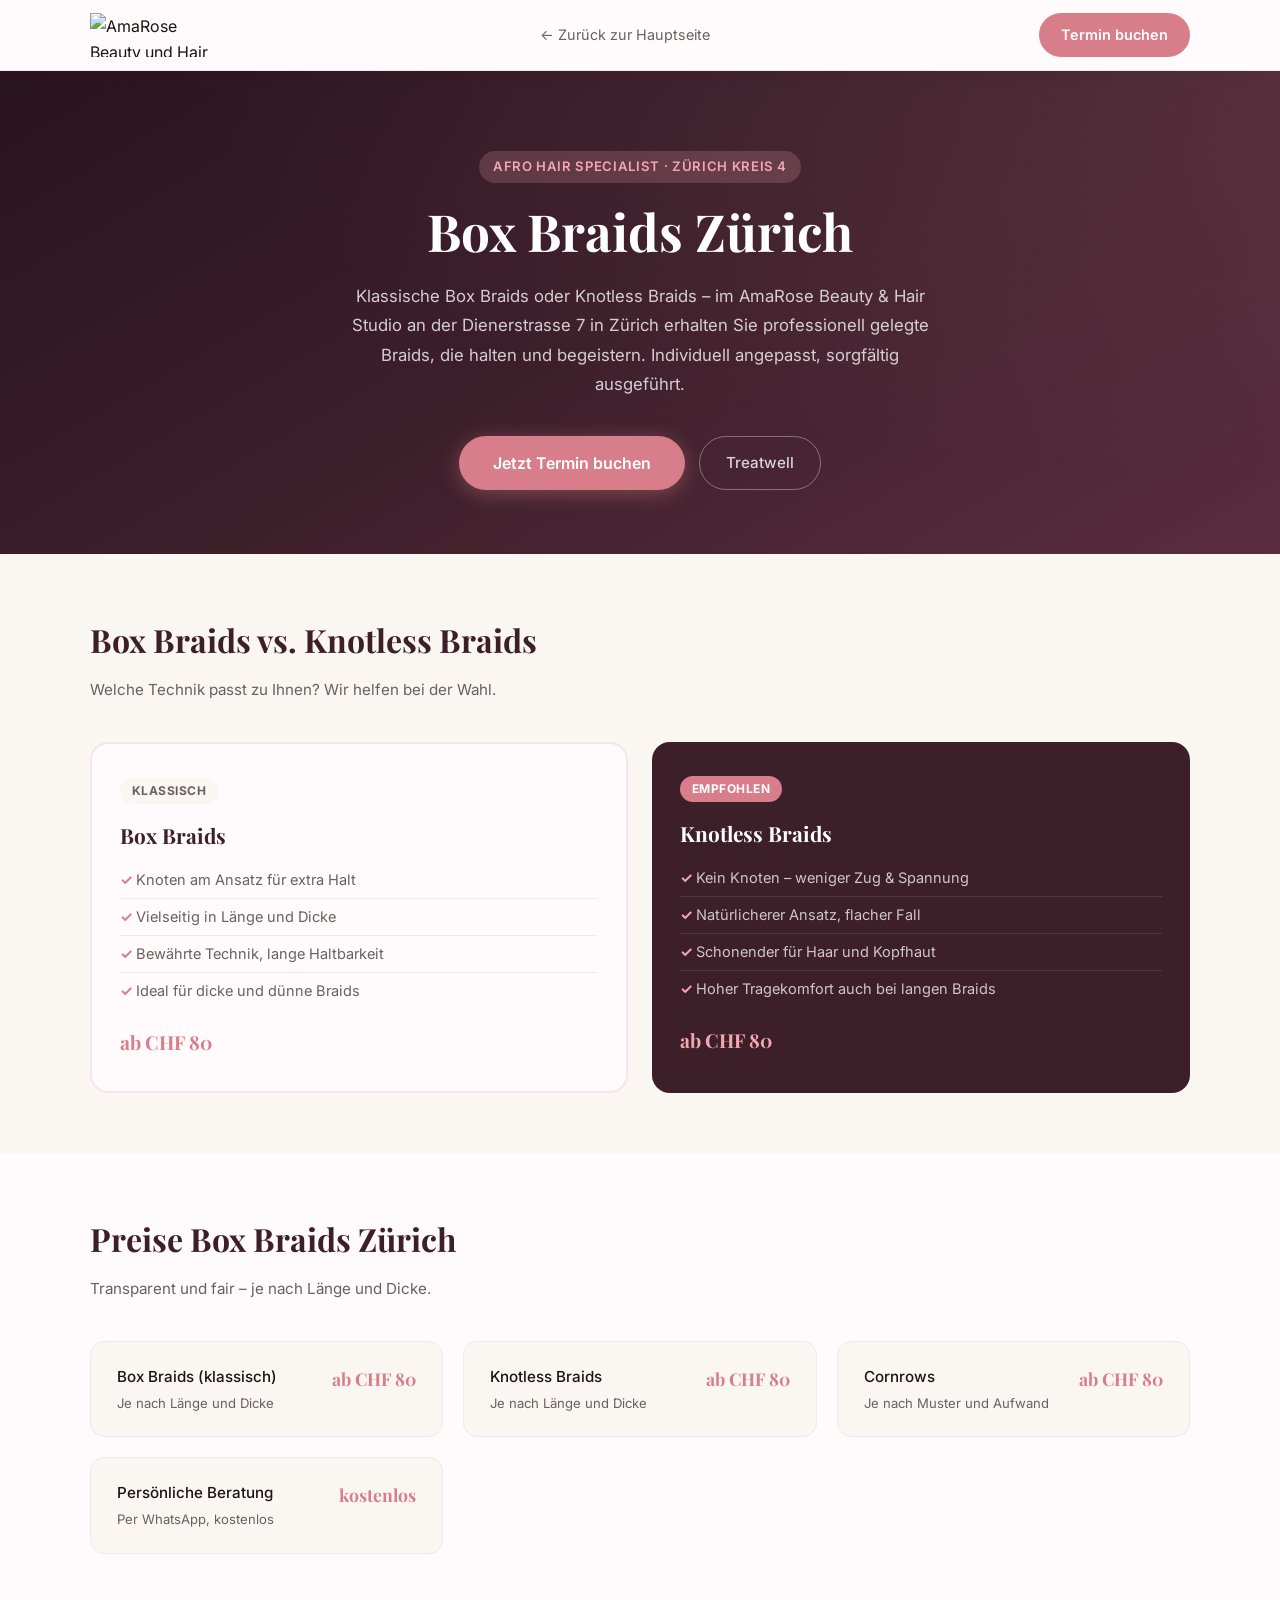
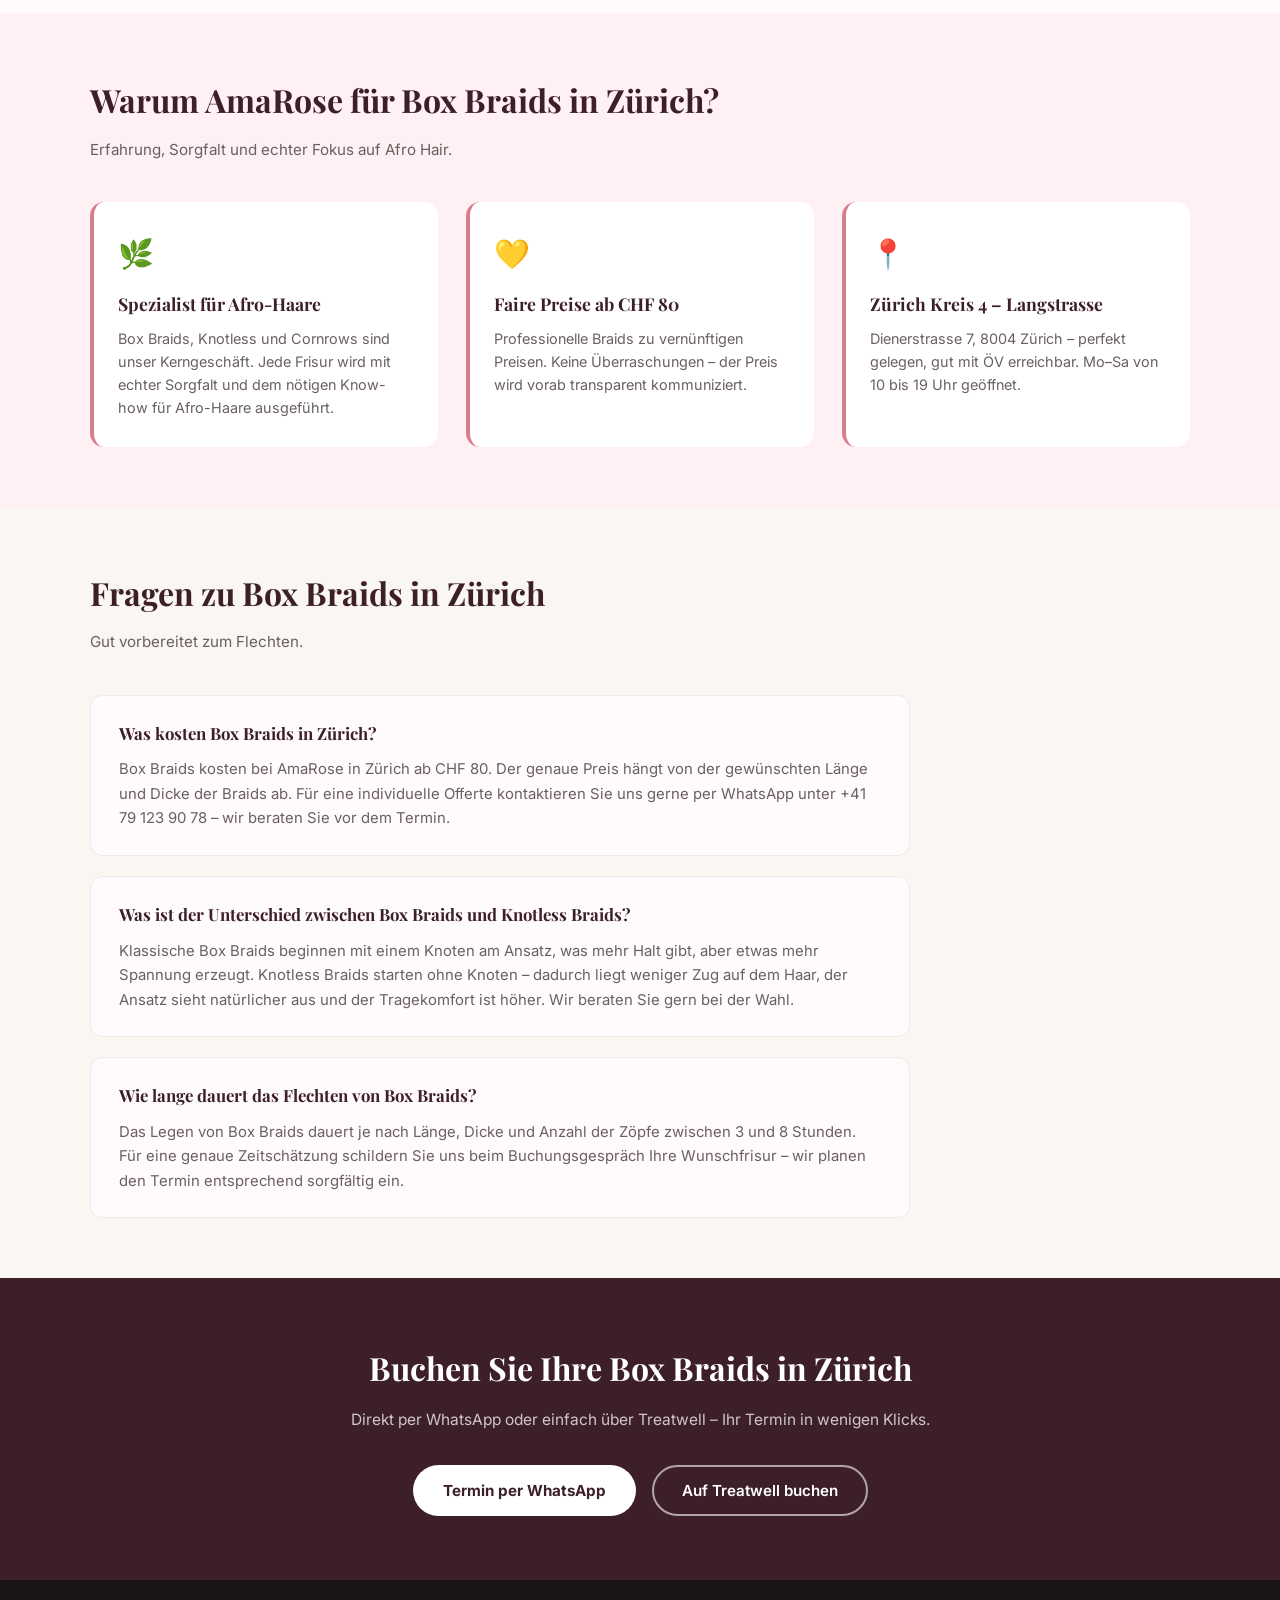
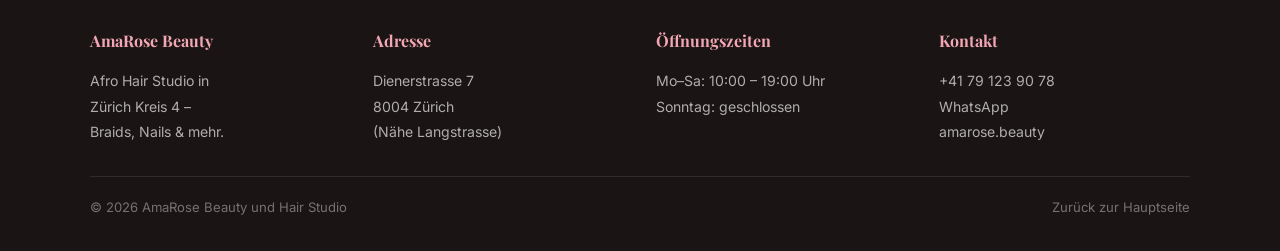
==== box-braids-zuerich.html @ 1cbe4ea2 "Add 6 SEO landing pages targeting high-volume local keywords - manikuere-zuerich.html (Maniküre Züri" ====
<!DOCTYPE html>
<html lang="de-CH">
<head>
  <meta charset="UTF-8">
  <meta name="viewport" content="width=device-width, initial-scale=1.0">
  <title>Box Braids Zürich – AmaRose Beauty &amp; Hair Studio</title>
  <meta name="description" content="Box Braids Zürich bei AmaRose Beauty &amp; Hair Studio, Dienerstrasse 7, Kreis 4. Knotless &amp; klassisch ab CHF 80. Termin per WhatsApp oder Treatwell.">
  <link rel="canonical" href="https://www.amarose.beauty/box-braids-zuerich.html">

  <!-- Open Graph -->
  <meta property="og:type" content="website">
  <meta property="og:title" content="Box Braids Zürich – AmaRose Beauty &amp; Hair Studio">
  <meta property="og:description" content="Professionelle Box Braids in Zürich Kreis 4. Klassisch und Knotless ab CHF 80. Spezialisiert auf Afro Hair. Termin per WhatsApp buchen.">
  <meta property="og:url" content="https://www.amarose.beauty/box-braids-zuerich.html">
  <meta property="og:image" content="https://res.cloudinary.com/dtzpydtdg/image/upload/v1779283601/file_00000000214871f592cae184bbd5cabc_sqadca.png">
  <meta property="og:locale" content="de_CH">
  <meta property="og:site_name" content="AmaRose Beauty &amp; Hair Studio">

  <!-- Schema.org LocalBusiness -->
  <script type="application/ld+json">
  {
    "@context": "https://schema.org",
    "@type": "BeautySalon",
    "name": "AmaRose Beauty und Hair Studio",
    "image": "https://res.cloudinary.com/dtzpydtdg/image/upload/v1779283601/file_00000000214871f592cae184bbd5cabc_sqadca.png",
    "url": "https://www.amarose.beauty/",
    "telephone": "+41791239078",
    "address": {
      "@type": "PostalAddress",
      "streetAddress": "Dienerstrasse 7",
      "addressLocality": "Zürich",
      "postalCode": "8004",
      "addressCountry": "CH"
    },
    "geo": {
      "@type": "GeoCoordinates",
      "latitude": 47.3745,
      "longitude": 8.5298
    },
    "openingHoursSpecification": [
      {
        "@type": "OpeningHoursSpecification",
        "dayOfWeek": ["Monday","Tuesday","Wednesday","Thursday","Friday","Saturday"],
        "opens": "10:00",
        "closes": "19:00"
      }
    ],
    "priceRange": "$$",
    "sameAs": [
      "https://www.instagram.com/amarose.beautysuiza/",
      "https://www.treatwell.ch/ort/amarose-beauty-suiza/"
    ]
  }
  </script>

  <!-- Schema.org FAQPage -->
  <script type="application/ld+json">
  {
    "@context": "https://schema.org",
    "@type": "FAQPage",
    "mainEntity": [
      {
        "@type": "Question",
        "name": "Was kosten Box Braids in Zürich?",
        "acceptedAnswer": {
          "@type": "Answer",
          "text": "Box Braids kosten bei AmaRose in Zürich ab CHF 80. Der genaue Preis hängt von der gewünschten Länge und Dicke der Braids ab. Für eine individuelle Offerte kontaktieren Sie uns gerne per WhatsApp unter +41 79 123 90 78."
        }
      },
      {
        "@type": "Question",
        "name": "Was ist der Unterschied zwischen Box Braids und Knotless Braids?",
        "acceptedAnswer": {
          "@type": "Answer",
          "text": "Klassische Box Braids beginnen mit einem Knoten am Ansatz, was mehr Halt gibt, aber etwas mehr Spannung erzeugt. Knotless Braids starten ohne Knoten – dadurch liegt weniger Zug auf dem Haar, der Ansatz sieht natürlicher aus und der Tragekomfort ist höher."
        }
      },
      {
        "@type": "Question",
        "name": "Wie lange dauert das Flechten von Box Braids?",
        "acceptedAnswer": {
          "@type": "Answer",
          "text": "Das Legen von Box Braids dauert je nach Länge, Dicke und Anzahl der Zöpfe zwischen 3 und 8 Stunden. Für eine genaue Zeitschätzung schildern Sie uns beim Buchungsgespräch Ihre Wunschfrisur – wir planen den Termin entsprechend."
        }
      }
    ]
  }
  </script>

  <link rel="preconnect" href="https://fonts.googleapis.com">
  <link rel="preconnect" href="https://fonts.gstatic.com" crossorigin>
  <link href="https://fonts.googleapis.com/css2?family=Playfair+Display:wght@400;600;700&family=Inter:wght@300;400;500;600&display=swap" rel="stylesheet">

  <style>
    :root {
      --rose: #F2A7B3;
      --rose-deep: #D87E8B;
      --rose-soft: #FFF0F3;
      --cream: #FAF6F2;
      --ivory: #FFFAFB;
      --gold: #C9A77C;
      --gold-deep: #A8865B;
      --plum: #3D1F2A;
      --ink: #1A1414;
      --grey: #6B5F61;
    }
    *, *::before, *::after { box-sizing: border-box; margin: 0; padding: 0; }
    body { font-family: 'Inter', sans-serif; color: var(--ink); background: var(--ivory); line-height: 1.65; }
    a { color: inherit; text-decoration: none; }

    header { background: var(--ivory); border-bottom: 1px solid #f0e8ea; padding: 0 24px; position: sticky; top: 0; z-index: 100; box-shadow: 0 2px 12px rgba(61,31,42,0.06); }
    .header-inner { max-width: 1100px; margin: 0 auto; display: flex; align-items: center; justify-content: space-between; height: 70px; gap: 16px; }
    .logo-link img { height: 44px; width: auto; display: block; }
    .nav-back { font-size: 0.9rem; color: var(--grey); transition: color 0.2s; }
    .nav-back:hover { color: var(--rose-deep); }
    .btn-primary { background: var(--rose-deep); color: #fff; font-size: 0.9rem; font-weight: 600; padding: 10px 22px; border-radius: 30px; border: none; cursor: pointer; display: inline-block; transition: background 0.2s, transform 0.15s; white-space: nowrap; }
    .btn-primary:hover { background: var(--plum); transform: translateY(-1px); }

    /* Gradient hero mit warm-dunklem Ton für Braids-Seite */
    .hero { background: linear-gradient(150deg, #2a1420 0%, var(--plum) 50%, #5a2d3e 100%); padding: 80px 24px 64px; text-align: center; position: relative; overflow: hidden; }
    .hero::before { content: ''; position: absolute; top: 0; left: 0; right: 0; bottom: 0; background: radial-gradient(ellipse at top right, rgba(242,167,179,0.1) 0%, transparent 60%); pointer-events: none; }
    .hero-inner { max-width: 760px; margin: 0 auto; position: relative; }
    .hero-tag { display: inline-block; background: rgba(242,167,179,0.2); color: var(--rose); font-size: 0.82rem; font-weight: 600; padding: 5px 14px; border-radius: 20px; margin-bottom: 18px; letter-spacing: 0.05em; text-transform: uppercase; }
    .hero h1 { font-family: 'Playfair Display', serif; font-size: clamp(2rem, 5vw, 3.2rem); font-weight: 700; color: #fff; margin-bottom: 20px; line-height: 1.2; }
    .hero-text { font-size: 1.05rem; color: rgba(255,255,255,0.78); max-width: 600px; margin: 0 auto 36px; line-height: 1.75; }
    .hero-cta-row { display: flex; gap: 14px; justify-content: center; flex-wrap: wrap; }
    .btn-hero { background: var(--rose-deep); color: #fff; font-size: 1rem; font-weight: 600; padding: 14px 34px; border-radius: 30px; display: inline-block; transition: background 0.2s, transform 0.15s; box-shadow: 0 4px 20px rgba(216,126,139,0.4); }
    .btn-hero:hover { background: var(--rose); color: var(--plum); transform: translateY(-2px); }
    .btn-hero-secondary { background: transparent; color: rgba(255,255,255,0.8); border: 1.5px solid rgba(255,255,255,0.35); font-size: 0.95rem; font-weight: 500; padding: 13px 26px; border-radius: 30px; display: inline-block; transition: border-color 0.2s, color 0.2s; }
    .btn-hero-secondary:hover { border-color: rgba(255,255,255,0.8); color: #fff; }

    section { padding: 60px 24px; }
    .section-inner { max-width: 1100px; margin: 0 auto; }
    .section-title { font-family: 'Playfair Display', serif; font-size: clamp(1.5rem, 3vw, 2rem); color: var(--plum); margin-bottom: 10px; }
    .section-subtitle { font-size: 0.95rem; color: var(--grey); margin-bottom: 40px; }

    /* Comparison: Box Braids vs Knotless */
    .compare-section { background: var(--cream); }
    .compare-grid { display: grid; grid-template-columns: 1fr 1fr; gap: 24px; }
    .compare-card { border-radius: 18px; padding: 32px 28px; }
    .compare-card.classic { background: var(--ivory); border: 2px solid #f0e8ea; }
    .compare-card.knotless { background: var(--plum); }
    .compare-card .badge { display: inline-block; font-size: 0.75rem; font-weight: 700; padding: 3px 12px; border-radius: 14px; margin-bottom: 14px; text-transform: uppercase; letter-spacing: 0.04em; }
    .compare-card.classic .badge { background: var(--cream); color: var(--grey); }
    .compare-card.knotless .badge { background: var(--rose-deep); color: #fff; }
    .compare-card h3 { font-family: 'Playfair Display', serif; font-size: 1.3rem; color: var(--plum); margin-bottom: 10px; }
    .compare-card.knotless h3 { color: #fff; }
    .compare-card ul { list-style: none; padding: 0; }
    .compare-card ul li { font-size: 0.91rem; color: var(--grey); padding: 6px 0; border-bottom: 1px solid #f0e8ea; }
    .compare-card ul li:last-child { border-bottom: none; }
    .compare-card.knotless ul li { color: rgba(255,255,255,0.75); border-bottom-color: rgba(255,255,255,0.1); }
    .compare-card ul li::before { content: '✓ '; color: var(--rose-deep); font-weight: 700; }
    .compare-card.knotless ul li::before { color: var(--rose); }
    .compare-price { margin-top: 18px; font-family: 'Playfair Display', serif; font-size: 1.2rem; font-weight: 700; color: var(--rose-deep); }
    .compare-card.knotless .compare-price { color: var(--rose); }

    .prices-section { background: var(--ivory); }
    .price-grid { display: grid; grid-template-columns: repeat(auto-fill, minmax(300px, 1fr)); gap: 20px; }
    .price-card { background: var(--cream); border: 1px solid #f0e8ea; border-radius: 14px; padding: 22px 26px; display: flex; justify-content: space-between; align-items: flex-start; gap: 16px; }
    .price-card-name { font-weight: 500; font-size: 0.95rem; color: var(--ink); flex: 1; }
    .price-card-sub { font-size: 0.82rem; color: var(--grey); margin-top: 4px; }
    .price-card-amount { font-family: 'Playfair Display', serif; font-size: 1.1rem; font-weight: 700; color: var(--rose-deep); white-space: nowrap; }

    .trust-section { background: var(--rose-soft); }
    .trust-grid { display: grid; grid-template-columns: repeat(auto-fill, minmax(280px, 1fr)); gap: 28px; }
    .trust-card { background: #fff; border-radius: 14px; padding: 28px 24px; border-left: 4px solid var(--rose-deep); }
    .trust-icon { font-size: 1.8rem; margin-bottom: 12px; }
    .trust-card h3 { font-family: 'Playfair Display', serif; font-size: 1.1rem; color: var(--plum); margin-bottom: 8px; }
    .trust-card p { font-size: 0.9rem; color: var(--grey); line-height: 1.6; }

    .faq-section { background: var(--cream); }
    .faq-list { display: flex; flex-direction: column; gap: 20px; max-width: 820px; }
    .faq-item { background: var(--ivory); border: 1px solid #f0e8ea; border-radius: 12px; padding: 24px 28px; }
    .faq-item h3 { font-family: 'Playfair Display', serif; font-size: 1.05rem; color: var(--plum); margin-bottom: 10px; }
    .faq-item p { font-size: 0.93rem; color: var(--grey); line-height: 1.65; }

    .cta-section { background: var(--plum); text-align: center; padding: 64px 24px; }
    .cta-section h2 { font-family: 'Playfair Display', serif; font-size: clamp(1.4rem, 3vw, 2rem); color: #fff; margin-bottom: 12px; }
    .cta-section p { color: rgba(255,255,255,0.75); margin-bottom: 32px; font-size: 0.97rem; }
    .cta-buttons { display: flex; gap: 16px; justify-content: center; flex-wrap: wrap; }
    .btn-white { background: #fff; color: var(--plum); font-weight: 700; padding: 13px 30px; border-radius: 30px; font-size: 0.95rem; display: inline-block; transition: opacity 0.2s, transform 0.15s; }
    .btn-white:hover { opacity: 0.9; transform: translateY(-1px); }
    .btn-outline-white { background: transparent; color: #fff; border: 2px solid rgba(255,255,255,0.6); font-weight: 600; padding: 11px 28px; border-radius: 30px; font-size: 0.95rem; display: inline-block; transition: border-color 0.2s, transform 0.15s; }
    .btn-outline-white:hover { border-color: #fff; transform: translateY(-1px); }

    footer { background: var(--ink); color: rgba(255,255,255,0.75); padding: 48px 24px 32px; }
    .footer-inner { max-width: 1100px; margin: 0 auto; display: grid; grid-template-columns: repeat(auto-fill, minmax(220px, 1fr)); gap: 32px; }
    .footer-col h4 { font-family: 'Playfair Display', serif; font-size: 1rem; color: var(--rose); margin-bottom: 14px; }
    .footer-col p, .footer-col a { font-size: 0.88rem; line-height: 1.8; color: rgba(255,255,255,0.65); }
    .footer-col a:hover { color: var(--rose); }
    .footer-bottom { max-width: 1100px; margin: 32px auto 0; border-top: 1px solid rgba(255,255,255,0.1); padding-top: 20px; font-size: 0.82rem; color: rgba(255,255,255,0.4); display: flex; justify-content: space-between; flex-wrap: wrap; gap: 8px; }

    @media (max-width: 660px) {
      .compare-grid { grid-template-columns: 1fr; }
      .header-inner { height: auto; padding: 14px 0; flex-wrap: wrap; }
    }
  </style>
</head>
<body>

  <header>
    <div class="header-inner">
      <a href="https://www.amarose.beauty/" class="logo-link" aria-label="AmaRose – Startseite">
        <img src="https://z-cdn-media.chatglm.cn/files/dd772e63-62e2-4fd0-8db1-82a15c72c5b5.png" alt="AmaRose Beauty und Hair Studio Logo" width="120" height="44">
      </a>
      <a href="https://www.amarose.beauty/" class="nav-back">← Zurück zur Hauptseite</a>
      <a href="https://wa.me/41791239078?text=Hallo%2C%20ich%20m%C3%B6chte%20Box%20Braids%20buchen." class="btn-primary">Termin buchen</a>
    </div>
  </header>

  <section class="hero">
    <div class="hero-inner">
      <div class="hero-tag">Afro Hair Specialist · Zürich Kreis 4</div>
      <h1>Box Braids Zürich</h1>
      <p class="hero-text">Klassische Box Braids oder Knotless Braids – im AmaRose Beauty &amp; Hair Studio an der Dienerstrasse 7 in Zürich erhalten Sie professionell gelegte Braids, die halten und begeistern. Individuell angepasst, sorgfältig ausgeführt.</p>
      <div class="hero-cta-row">
        <a href="https://wa.me/41791239078?text=Hallo%2C%20ich%20m%C3%B6chte%20Box%20Braids%20buchen." class="btn-hero">Jetzt Termin buchen</a>
        <a href="https://www.treatwell.ch/ort/amarose-beauty-suiza/" class="btn-hero-secondary" target="_blank" rel="noopener">Treatwell</a>
      </div>
    </div>
  </section>

  <section class="compare-section">
    <div class="section-inner">
      <h2 class="section-title">Box Braids vs. Knotless Braids</h2>
      <p class="section-subtitle">Welche Technik passt zu Ihnen? Wir helfen bei der Wahl.</p>
      <div class="compare-grid">
        <div class="compare-card classic">
          <span class="badge">Klassisch</span>
          <h3>Box Braids</h3>
          <ul>
            <li>Knoten am Ansatz für extra Halt</li>
            <li>Vielseitig in Länge und Dicke</li>
            <li>Bewährte Technik, lange Haltbarkeit</li>
            <li>Ideal für dicke und dünne Braids</li>
          </ul>
          <div class="compare-price">ab CHF 80</div>
        </div>
        <div class="compare-card knotless">
          <span class="badge">Empfohlen</span>
          <h3>Knotless Braids</h3>
          <ul>
            <li>Kein Knoten – weniger Zug &amp; Spannung</li>
            <li>Natürlicherer Ansatz, flacher Fall</li>
            <li>Schonender für Haar und Kopfhaut</li>
            <li>Hoher Tragekomfort auch bei langen Braids</li>
          </ul>
          <div class="compare-price">ab CHF 80</div>
        </div>
      </div>
    </div>
  </section>

  <section class="prices-section">
    <div class="section-inner">
      <h2 class="section-title">Preise Box Braids Zürich</h2>
      <p class="section-subtitle">Transparent und fair – je nach Länge und Dicke.</p>
      <div class="price-grid">
        <div class="price-card">
          <div>
            <div class="price-card-name">Box Braids (klassisch)</div>
            <div class="price-card-sub">Je nach Länge und Dicke</div>
          </div>
          <span class="price-card-amount">ab CHF 80</span>
        </div>
        <div class="price-card">
          <div>
            <div class="price-card-name">Knotless Braids</div>
            <div class="price-card-sub">Je nach Länge und Dicke</div>
          </div>
          <span class="price-card-amount">ab CHF 80</span>
        </div>
        <div class="price-card">
          <div>
            <div class="price-card-name">Cornrows</div>
            <div class="price-card-sub">Je nach Muster und Aufwand</div>
          </div>
          <span class="price-card-amount">ab CHF 80</span>
        </div>
        <div class="price-card">
          <div>
            <div class="price-card-name">Persönliche Beratung</div>
            <div class="price-card-sub">Per WhatsApp, kostenlos</div>
          </div>
          <span class="price-card-amount">kostenlos</span>
        </div>
      </div>
    </div>
  </section>

  <section class="trust-section">
    <div class="section-inner">
      <h2 class="section-title">Warum AmaRose für Box Braids in Zürich?</h2>
      <p class="section-subtitle">Erfahrung, Sorgfalt und echter Fokus auf Afro Hair.</p>
      <div class="trust-grid">
        <div class="trust-card">
          <div class="trust-icon">🌿</div>
          <h3>Spezialist für Afro-Haare</h3>
          <p>Box Braids, Knotless und Cornrows sind unser Kerngeschäft. Jede Frisur wird mit echter Sorgfalt und dem nötigen Know-how für Afro-Haare ausgeführt.</p>
        </div>
        <div class="trust-card">
          <div class="trust-icon">💛</div>
          <h3>Faire Preise ab CHF 80</h3>
          <p>Professionelle Braids zu vernünftigen Preisen. Keine Überraschungen – der Preis wird vorab transparent kommuniziert.</p>
        </div>
        <div class="trust-card">
          <div class="trust-icon">📍</div>
          <h3>Zürich Kreis 4 – Langstrasse</h3>
          <p>Dienerstrasse 7, 8004 Zürich – perfekt gelegen, gut mit ÖV erreichbar. Mo–Sa von 10 bis 19 Uhr geöffnet.</p>
        </div>
      </div>
    </div>
  </section>

  <section class="faq-section">
    <div class="section-inner">
      <h2 class="section-title">Fragen zu Box Braids in Zürich</h2>
      <p class="section-subtitle">Gut vorbereitet zum Flechten.</p>
      <div class="faq-list">
        <div class="faq-item">
          <h3>Was kosten Box Braids in Zürich?</h3>
          <p>Box Braids kosten bei AmaRose in Zürich ab CHF 80. Der genaue Preis hängt von der gewünschten Länge und Dicke der Braids ab. Für eine individuelle Offerte kontaktieren Sie uns gerne per WhatsApp unter +41 79 123 90 78 – wir beraten Sie vor dem Termin.</p>
        </div>
        <div class="faq-item">
          <h3>Was ist der Unterschied zwischen Box Braids und Knotless Braids?</h3>
          <p>Klassische Box Braids beginnen mit einem Knoten am Ansatz, was mehr Halt gibt, aber etwas mehr Spannung erzeugt. Knotless Braids starten ohne Knoten – dadurch liegt weniger Zug auf dem Haar, der Ansatz sieht natürlicher aus und der Tragekomfort ist höher. Wir beraten Sie gern bei der Wahl.</p>
        </div>
        <div class="faq-item">
          <h3>Wie lange dauert das Flechten von Box Braids?</h3>
          <p>Das Legen von Box Braids dauert je nach Länge, Dicke und Anzahl der Zöpfe zwischen 3 und 8 Stunden. Für eine genaue Zeitschätzung schildern Sie uns beim Buchungsgespräch Ihre Wunschfrisur – wir planen den Termin entsprechend sorgfältig ein.</p>
        </div>
      </div>
    </div>
  </section>

  <section class="cta-section">
    <h2>Buchen Sie Ihre Box Braids in Zürich</h2>
    <p>Direkt per WhatsApp oder einfach über Treatwell – Ihr Termin in wenigen Klicks.</p>
    <div class="cta-buttons">
      <a href="https://wa.me/41791239078?text=Hallo%2C%20ich%20m%C3%B6chte%20Box%20Braids%20buchen." class="btn-white">Termin per WhatsApp</a>
      <a href="https://www.treatwell.ch/ort/amarose-beauty-suiza/" class="btn-outline-white" target="_blank" rel="noopener">Auf Treatwell buchen</a>
    </div>
  </section>

  <footer>
    <div class="footer-inner">
      <div class="footer-col">
        <h4>AmaRose Beauty</h4>
        <p>Afro Hair Studio in<br>Zürich Kreis 4 –<br>Braids, Nails &amp; mehr.</p>
      </div>
      <div class="footer-col">
        <h4>Adresse</h4>
        <p>Dienerstrasse 7<br>8004 Zürich<br>(Nähe Langstrasse)</p>
      </div>
      <div class="footer-col">
        <h4>Öffnungszeiten</h4>
        <p>Mo–Sa: 10:00 – 19:00 Uhr<br>Sonntag: geschlossen</p>
      </div>
      <div class="footer-col">
        <h4>Kontakt</h4>
        <p>
          <a href="tel:+41791239078">+41 79 123 90 78</a><br>
          <a href="https://wa.me/41791239078">WhatsApp</a><br>
          <a href="https://www.amarose.beauty/">amarose.beauty</a>
        </p>
      </div>
    </div>
    <div class="footer-bottom">
      <span>&copy; <span id="yr"></span> AmaRose Beauty und Hair Studio</span>
      <a href="https://www.amarose.beauty/">Zurück zur Hauptseite</a>
    </div>
  </footer>

  <script>document.getElementById('yr').textContent = new Date().getFullYear();</script>
</body>
</html>
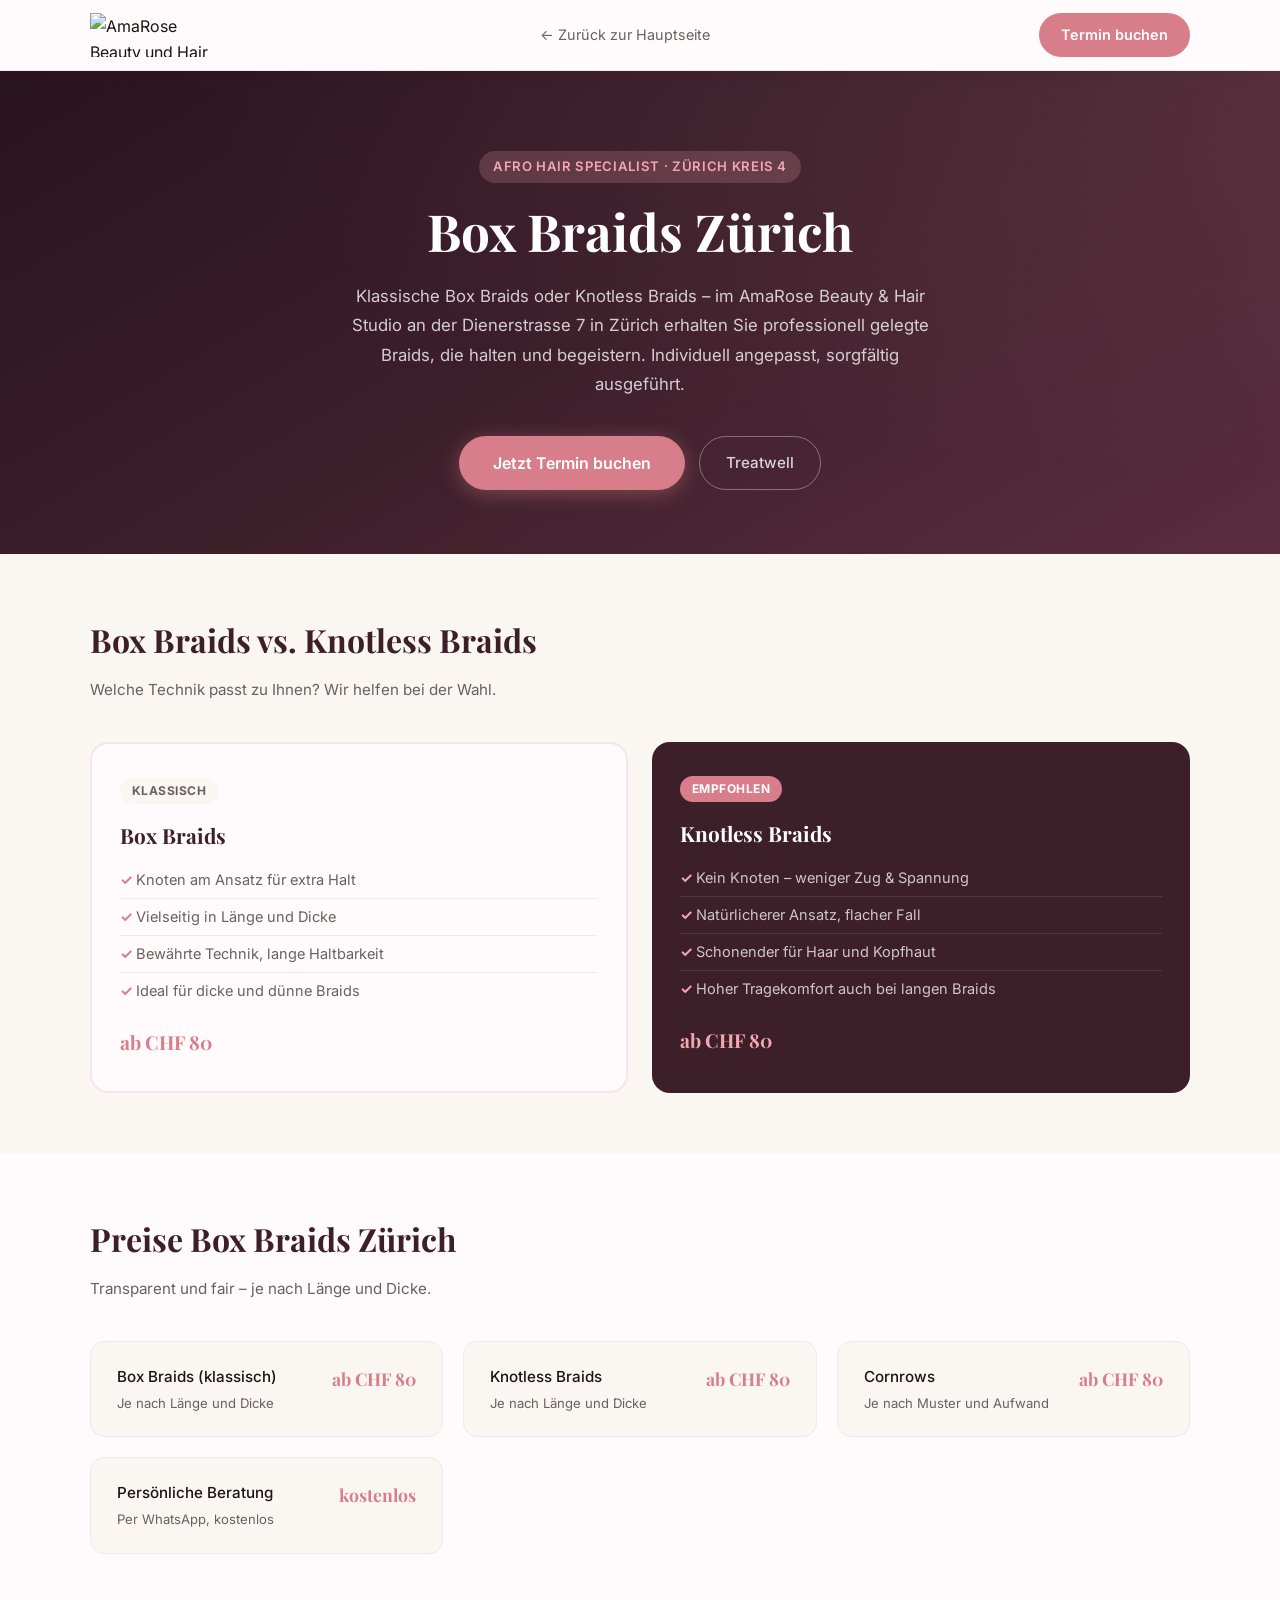
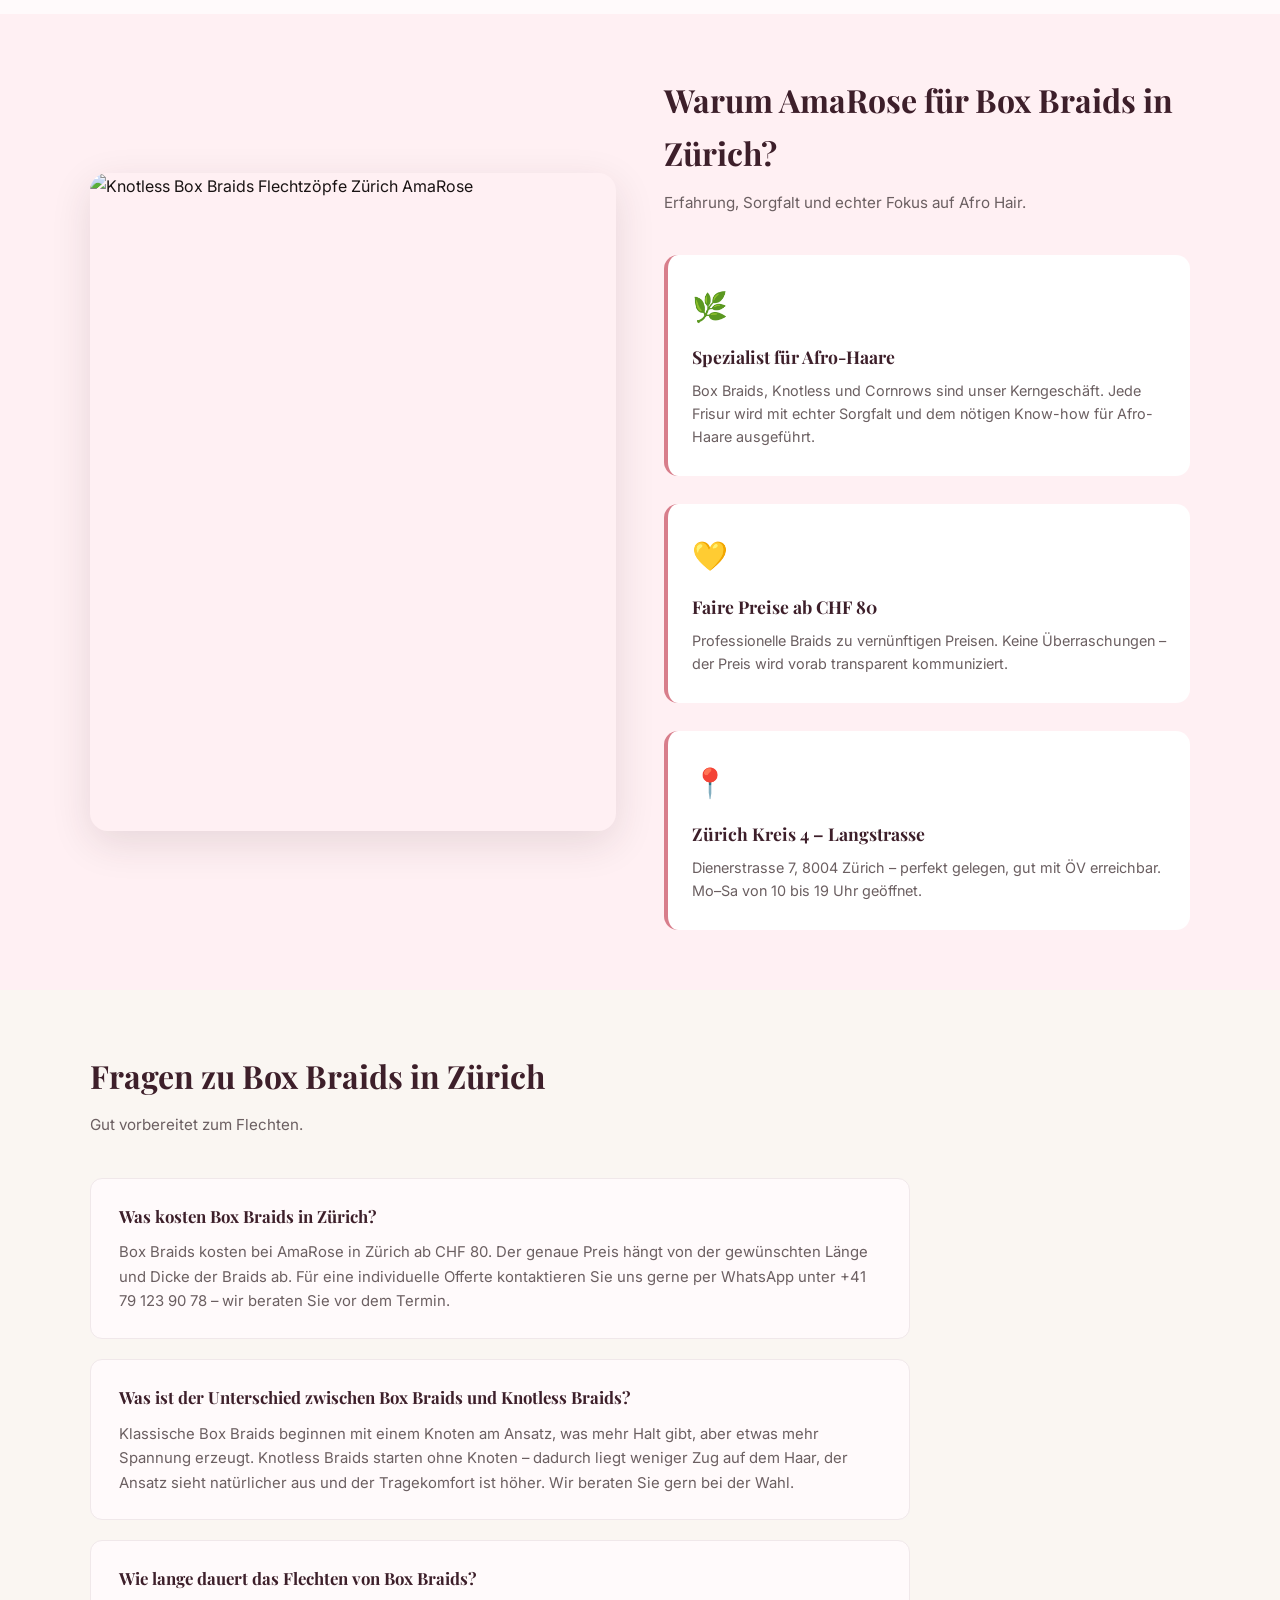
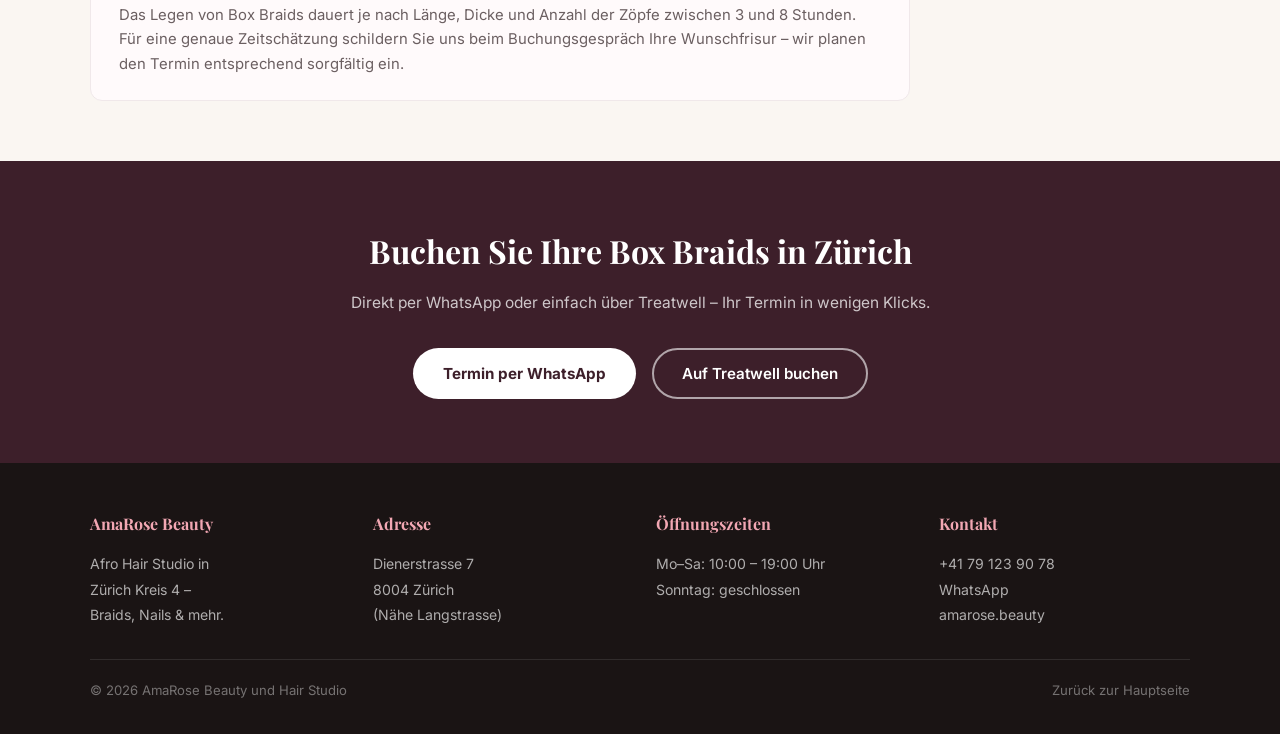
==== commit 24658065: "Add images to all 6 subpages - Full-width hero image strip below each page header - Photo in trust s" ====
--- a/box-braids-zuerich.html
+++ b/box-braids-zuerich.html
@@ -194,6 +194,43 @@
       .compare-grid { grid-template-columns: 1fr; }
       .header-inner { height: auto; padding: 14px 0; flex-wrap: wrap; }
     }
+  
+    .hero-img-strip {
+      width: 100%;
+      max-height: 420px;
+      overflow: hidden;
+      margin: 0;
+    }
+    .hero-img-strip img {
+      width: 100%;
+      height: 420px;
+      object-fit: cover;
+      object-position: center top;
+      display: block;
+    }
+    .trust-with-img {
+      display: grid;
+      grid-template-columns: 1fr 1fr;
+      gap: 48px;
+      align-items: center;
+    }
+    .trust-photo {
+      border-radius: 18px;
+      overflow: hidden;
+      box-shadow: 0 12px 40px rgba(61,31,42,.12);
+      aspect-ratio: 4/5;
+    }
+    .trust-photo img {
+      width: 100%;
+      height: 100%;
+      object-fit: cover;
+    }
+    @media(max-width: 768px) {
+      .hero-img-strip img { height: 260px; }
+      .trust-with-img { grid-template-columns: 1fr; }
+      .trust-photo { aspect-ratio: 3/2; }
+    }
+
   </style>
 </head>
 <body>
@@ -201,7 +238,7 @@
   <header>
     <div class="header-inner">
       <a href="https://www.amarose.beauty/" class="logo-link" aria-label="AmaRose – Startseite">
-        <img src="https://z-cdn-media.chatglm.cn/files/dd772e63-62e2-4fd0-8db1-82a15c72c5b5.png" alt="AmaRose Beauty und Hair Studio Logo" width="120" height="44">
+        <img src="https://z-cdn-media.chatglm.cn/files/dd772e63-62e2-4fd0-8db1-82a15c72c5b5.png?auth_key=1878704974-677ccecb1743421eb7b2e1cbda525c62-0-dedcadbb4d87b3ebf1c2b55a3d0e9e22" alt="AmaRose Beauty und Hair Studio Logo" width="120" height="44">
       </a>
       <a href="https://www.amarose.beauty/" class="nav-back">← Zurück zur Hauptseite</a>
       <a href="https://wa.me/41791239078?text=Hallo%2C%20ich%20m%C3%B6chte%20Box%20Braids%20buchen." class="btn-primary">Termin buchen</a>
@@ -290,6 +327,12 @@
 
   <section class="trust-section">
     <div class="section-inner">
+      <div class="trust-with-img">
+        
+      <div class="trust-photo">
+        <img src="https://res.cloudinary.com/dtzpydtdg/image/upload/v1779284790/IMG-20260514-WA0064_fnjy3o.jpg" alt="Knotless Box Braids Flechtzöpfe Zürich AmaRose" loading="lazy" decoding="async">
+      </div>
+        <div>
       <h2 class="section-title">Warum AmaRose für Box Braids in Zürich?</h2>
       <p class="section-subtitle">Erfahrung, Sorgfalt und echter Fokus auf Afro Hair.</p>
       <div class="trust-grid">
@@ -308,6 +351,8 @@
           <h3>Zürich Kreis 4 – Langstrasse</h3>
           <p>Dienerstrasse 7, 8004 Zürich – perfekt gelegen, gut mit ÖV erreichbar. Mo–Sa von 10 bis 19 Uhr geöffnet.</p>
         </div>
+      </div>
+    </div>
       </div>
     </div>
   </section>
